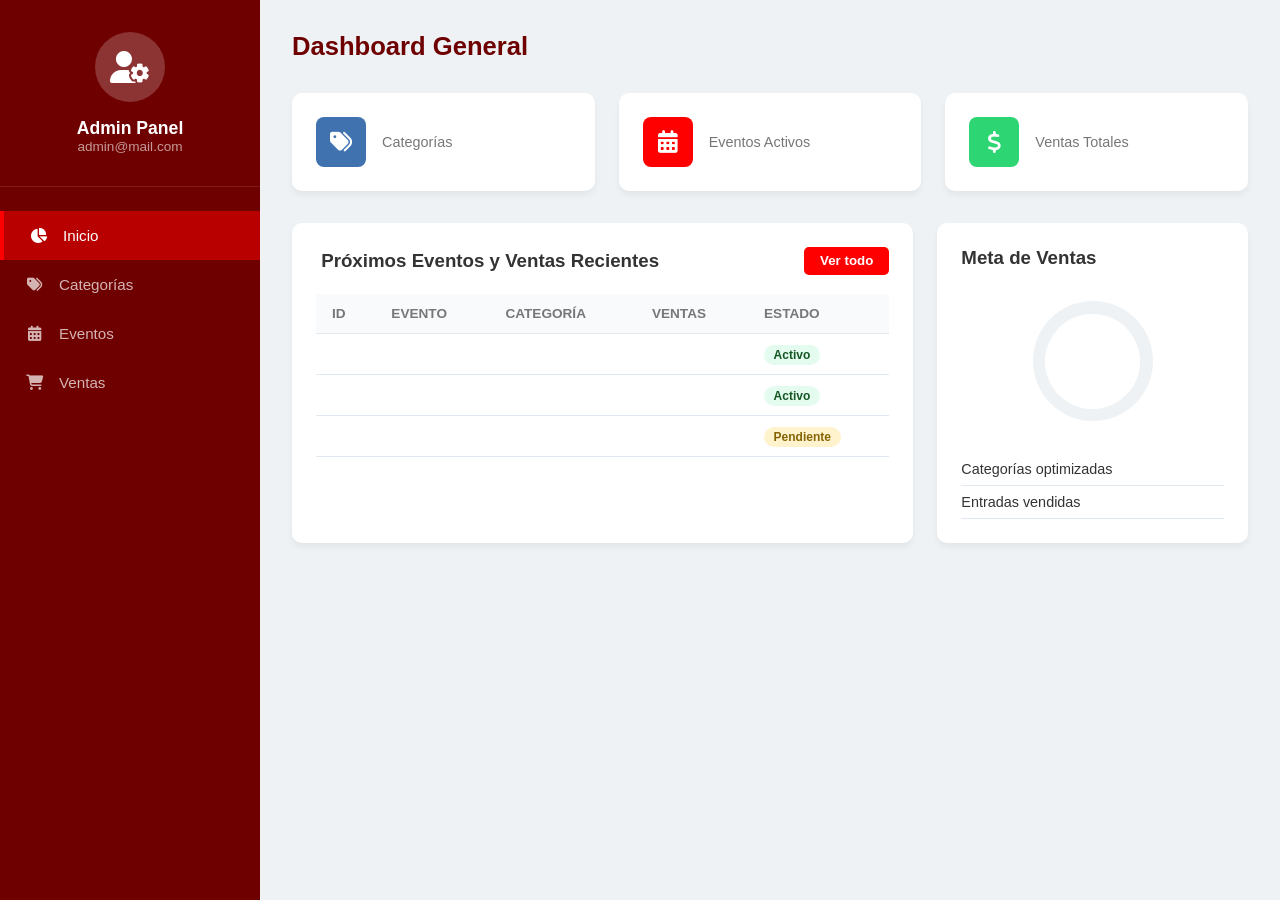
==== admin.html @ 4e1ce8f3 "Segundo Commit" ====
<!DOCTYPE html>
<html lang="es">
<head>
    <meta charset="UTF-8">
    <meta name="viewport" content="width=device-width, initial-scale=1.0">
    <title>Dashboard de Administración</title>
    <link rel="stylesheet" href="CSS/admin.css">
    <link rel="stylesheet" href="https://cdnjs.cloudflare.com/ajax/libs/font-awesome/6.4.0/css/all.min.css">
</head>
<body>

    <div class="dashboard-container">
        
        <aside class="sidebar">
            <div class="profile-section">
                <div class="profile-avatar">
                    <i class="fa-solid fa-user-gear"></i>
                </div>
                <h3>Admin Panel</h3>
                <p> admin@mail.com</p>
            </div>
            
            <nav class="sidebar-menu">
                <ul>
                    <li class="active"><a href="#dashboard"><i class="fa-solid fa-chart-pie"></i> Inicio</a></li>
                    <li><a href="#categorias"><i class="fa-solid fa-tags"></i> Categorías</a></li>
                    <li><a href="#eventos"><i class="fa-solid fa-calendar-days"></i> Eventos</a></li>
                    <li><a href="#ventas"><i class="fa-solid fa-cart-shopping"></i> Ventas</a></li>
                </ul>
            </nav>
        </aside>

        <main class="main-content">
            
            <header class="main-header">
                <h2>Dashboard General</h2>
                <div class="menu-toggle"><i class="fa-solid fa-bars"></i></div>
            </header>

            <section class="metrics-grid">
                <div class="card metric-card">
                    <div class="metric-icon categories-icon"><i class="fa-solid fa-tags"></i></div>
                    <div class="metric-info">
                        <h3>Categorías</h3>
                        <p class="metric-value"></p>
                    </div>
                </div>
                <div class="card metric-card">
                    <div class="metric-icon events-icon"><i class="fa-solid fa-calendar-days"></i></div>
                    <div class="metric-info">
                        <h3>Eventos Activos</h3>
                        <p class="metric-value"></p>
                    </div>
                </div>
                <div class="card metric-card">
                    <div class="metric-icon sales-icon"><i class="fa-solid fa-dollar-sign"></i></div>
                    <div class="metric-info">
                        <h3>Ventas Totales</h3>
                        <p class="metric-value"></p>
                    </div>
                </div>
            </section>

            <section class="content-management">
                
                <div class="card data-table-card">
                    <div class="card-header">
                        <h3><i class="fa-solid fa-clock-history"></i> Próximos Eventos y Ventas Recientes</h3>
                        <button class="btn-action">Ver todo</button>
                    </div>
                    <div class="table-responsive">
                        <table>
                            <thead>
                                <tr>
                                    <th>ID</th>
                                    <th>Evento</th>
                                    <th>Categoría</th>
                                    <th>Ventas</th>
                                    <th>Estado</th>
                                </tr>
                            </thead>
                            <tbody>
                                <tr>
                                    <td></td>
                                    <td></td>
                                    <td></td>
                                    <td></td>
                                    <td><span class="status status-success">Activo</span></td>
                                </tr>
                                <tr>
                                    <td></td>
                                    <td></td>
                                    <td></td>
                                    <td></td>
                                    <td><span class="status status-success">Activo</span></td>
                                </tr>
                                <tr>
                                    <td></td>
                                    <td></td>
                                    <td></td>
                                    <td></td>
                                    <td><span class="status status-warning">Pendiente</span></td>
                                </tr>
                            </tbody>
                        </table>
                    </div>
                </div>

                <div class="card Summary-card">
                    <h3>Meta de Ventas</h3>
                    <div class="progress-circle-container">
                        <div class="progress-circle">
                            <span class="progress-value"></span>
                        </div>
                    </div>
                    <ul class="summary-list">
                        <li><span>Categorías optimizadas</span> <strong></strong></li>
                        <li><span>Entradas vendidas</span> <strong></strong></li>
                    </ul>
                </div>

            </section>

        </main>
    </div>

</body>
</html>
---- CSS/admin.css ----
* {
    margin: 0;
    padding: 0;
    box-sizing: border-box;
}

:root {
    --bg-main: #eef2f5;
    --sidebar-bg: #6f0000;
    --sidebar-text: #ffffff;
    --sidebar-hover: #b90000;
    --card-bg: #ffffff;
    --text-dark: #333333;
    --text-muted: #777777;
    --accent-orange: #ff0000;
    --accent-blue: #3f72af;
    --border-color: #e2e8f0;
}

body {
    background-color: var(--bg-main);
    color: var(--text-dark);
    font-family: 'Segoe UI', Tahoma, Geneva, Verdana, sans-serif;
}

.dashboard-container {
    display: grid;
    grid-template-columns: 260px 1fr;
    min-height: 100vh;
}


.sidebar {
    background-color: var(--sidebar-bg);
    color: var(--sidebar-text);
    display: flex;
    flex-direction: column;
    padding: 2rem 0;
}

.profile-section {
    text-align: center;
    padding-bottom: 2rem;
    border-bottom: 1px solid rgba(255, 255, 255, 0.1);
    margin-bottom: 1.5rem;
}

.profile-avatar {
    width: 70px;
    height: 70px;
    background-color: rgba(255, 255, 255, 0.2);
    border-radius: 50%;
    margin: 0 auto 1rem;
    display: flex;
    align-items: center;
    justify-content: center;
    font-size: 2rem;
}

.profile-section h3 {
    font-size: 1.1rem;
    font-weight: 600;
}

.profile-section p {
    font-size: 0.85rem;
    color: rgba(255, 255, 255, 0.6);
}

.sidebar-menu ul {
    list-style: none;
}

.sidebar-menu li a {
    display: flex;
    align-items: center;
    padding: 1rem 1.5rem;
    color: rgba(255, 255, 255, 0.7);
    text-decoration: none;
    transition: all 0.3s ease;
    font-size: 0.95rem;
}

.sidebar-menu li i {
    margin-right: 15px;
    width: 20px;
    text-align: center;
}

.sidebar-menu li:hover a, 
.sidebar-menu li.active a {
    color: var(--sidebar-text);
    background-color: var(--sidebar-hover);
    border-left: 4px solid var(--accent-orange);
}

.main-content {
    padding: 2rem;
    display: flex;
    flex-direction: column;
    gap: 2rem;
}

.main-header {
    display: flex;
    justify-content: space-between;
    align-items: center;
}

.main-header h2 {
    font-size: 1.6rem;
    color: var(--sidebar-bg);
}

.menu-toggle {
    display: none; 
    font-size: 1.5rem;
    cursor: pointer;
}


.card {
    background-color: var(--card-bg);
    border-radius: 10px;
    padding: 1.5rem;
    box-shadow: 0 4px 6px rgba(0, 0, 0, 0.05);
}


.metrics-grid {
    display: grid;
    grid-template-columns: repeat(auto-fit, minmax(220px, 1fr));
    gap: 1.5rem;
}

.metric-card {
    display: flex;
    align-items: center;
    gap: 1rem;
}

.metric-icon {
    width: 50px;
    height: 50px;
    border-radius: 8px;
    display: flex;
    align-items: center;
    justify-content: center;
    font-size: 1.4rem;
    color: #fff;
}

.categories-icon { background-color: var(--accent-blue); }
.events-icon { background-color: var(--accent-orange); }
.sales-icon { background-color: #2ed573; }

.metric-info h3 {
    font-size: 0.9rem;
    color: var(--text-muted);
    font-weight: 500;
}

.metric-value {
    font-size: 1.5rem;
    font-weight: 700;
    color: var(--sidebar-bg);
}


.content-management {
    display: grid;
    grid-template-columns: 2fr 1fr;
    gap: 1.5rem;
}

.card-header {
    display: flex;
    justify-content: space-between;
    align-items: center;
    margin-bottom: 1.2rem;
}

.btn-action {
    background-color: #fe0000;
    color: white;
    border: none;
    padding: 0.4rem 1rem;
    border-radius: 5px;
    cursor: pointer;
    font-weight: 600;
    transition: background-color 0.3s ease;
}

.btn-action:hover {
    background-color: #b00000;
}

.table-responsive {
    overflow-x: auto;
}

table {
    width: 100%;
    border-collapse: collapse;
    text-align: left;
}

table th, table td {
    padding: 0.75rem 1rem;
    border-bottom: 1px solid var(--border-color);
}

table th {
    background-color: #f8fafc;
    color: var(--text-muted);
    font-size: 0.85rem;
    text-transform: uppercase;
}

table td {
    font-size: 0.9rem;
}

.status {
    padding: 0.2rem 0.6rem;
    border-radius: 20px;
    font-size: 0.75rem;
    font-weight: 600;
}

.status-success { background-color: #e3fcef; color: #155724; }
.status-warning { background-color: #fff3cd; color: #856404; }

.progress-circle-container {
    display: flex;
    justify-content: center;
    margin: 2rem 0;
}

.progress-circle {
    width: 120px;
    height: 120px;
    border-radius: 50%;
    background: conic-gradient(var(--accent-orange) 0%, var(--bg-main) 0);
    display: flex;
    align-items: center;
    justify-content: center;
    position: relative;
}

.progress-circle::before {
    content: "";
    position: absolute;
    width: 95px;
    height: 95px;
    background-color: var(--card-bg);
    border-radius: 50%;
}

.progress-value {
    position: relative;
    font-size: 1.5rem;
    font-weight: 700;
    color: var(--sidebar-bg);
}

.summary-list {
    list-style: none;
}

.summary-list li {
    display: flex;
    justify-content: space-between;
    padding: 0.5rem 0;
    border-bottom: 1px solid var(--border-color);
    font-size: 0.9rem;
}

@media (max-width: 900px) {
    .dashboard-container {
        grid-template-columns: 1fr;
    }
    .sidebar {
        display: none;
    }
    .content-management {
        grid-template-columns: 1fr;
    }
}
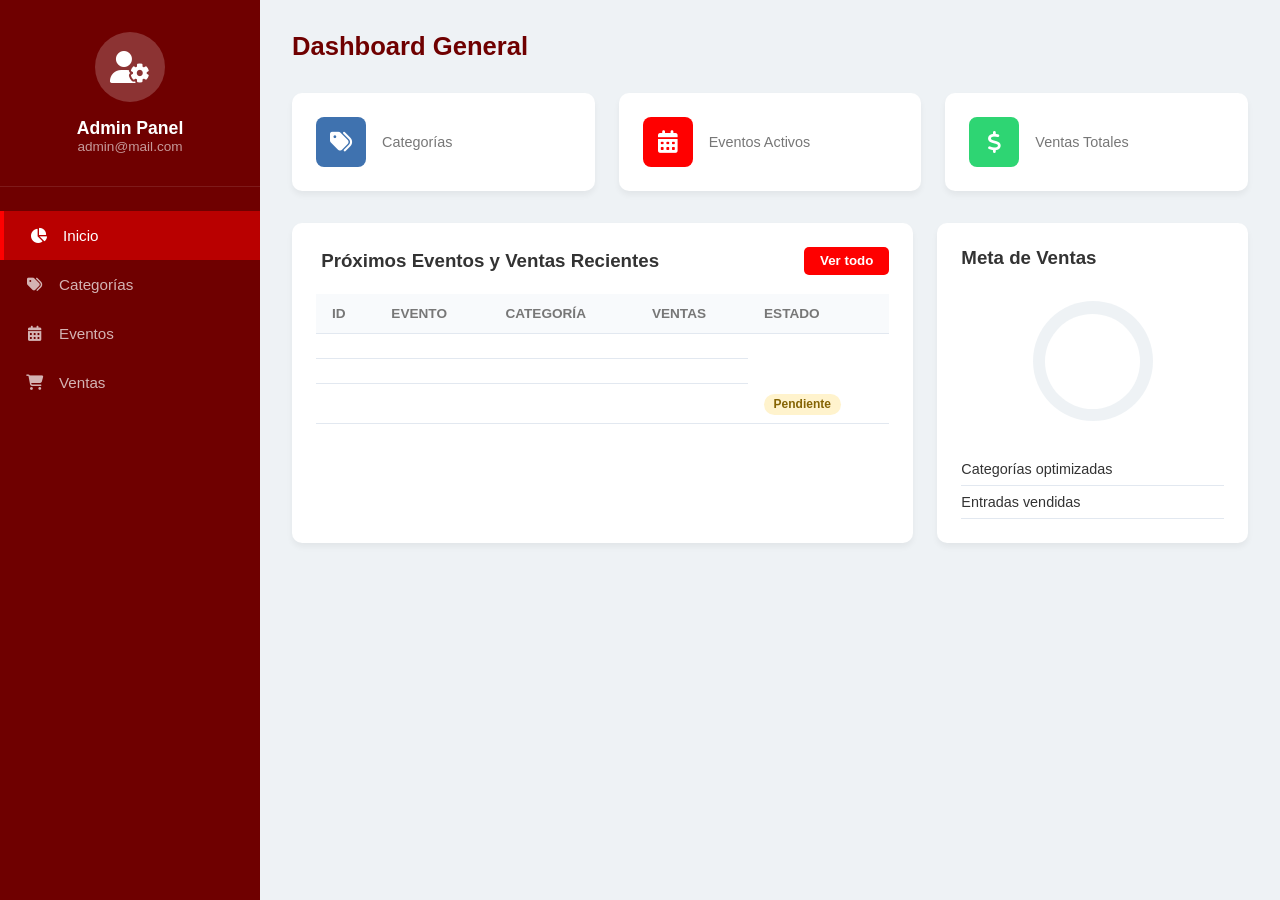
==== commit ee20578c: "Tercer commit" ====
--- a/admin.html
+++ b/admin.html
@@ -22,10 +22,10 @@
             
             <nav class="sidebar-menu">
                 <ul>
-                    <li class="active"><a href="#dashboard"><i class="fa-solid fa-chart-pie"></i> Inicio</a></li>
-                    <li><a href="#categorias"><i class="fa-solid fa-tags"></i> Categorías</a></li>
-                    <li><a href="#eventos"><i class="fa-solid fa-calendar-days"></i> Eventos</a></li>
-                    <li><a href="#ventas"><i class="fa-solid fa-cart-shopping"></i> Ventas</a></li>
+                    <li class="active"><a href="admin.html"><i class="fa-solid fa-chart-pie"></i> Inicio</a></li>
+                    <li><a href="views/categorias.html"><i class="fa-solid fa-tags"></i> Categorías</a></li>
+                    <li><a href="views/eventos.html"><i class="fa-solid fa-calendar-days"></i> Eventos</a></li>
+                    <li><a href="views/ventas.html"><i class="fa-solid fa-cart-shopping"></i> Ventas</a></li>
                 </ul>
             </nav>
         </aside>
@@ -85,14 +85,14 @@
                                     <td></td>
                                     <td></td>
                                     <td></td>
-                                    <td><span class="status status-success">Activo</span></td>
+                                    
                                 </tr>
                                 <tr>
                                     <td></td>
                                     <td></td>
                                     <td></td>
                                     <td></td>
-                                    <td><span class="status status-success">Activo</span></td>
+                                    
                                 </tr>
                                 <tr>
                                     <td></td>
@@ -124,5 +124,6 @@
         </main>
     </div>
 
+    <script src="JS/admin.js"></script>
 </body>
 </html>
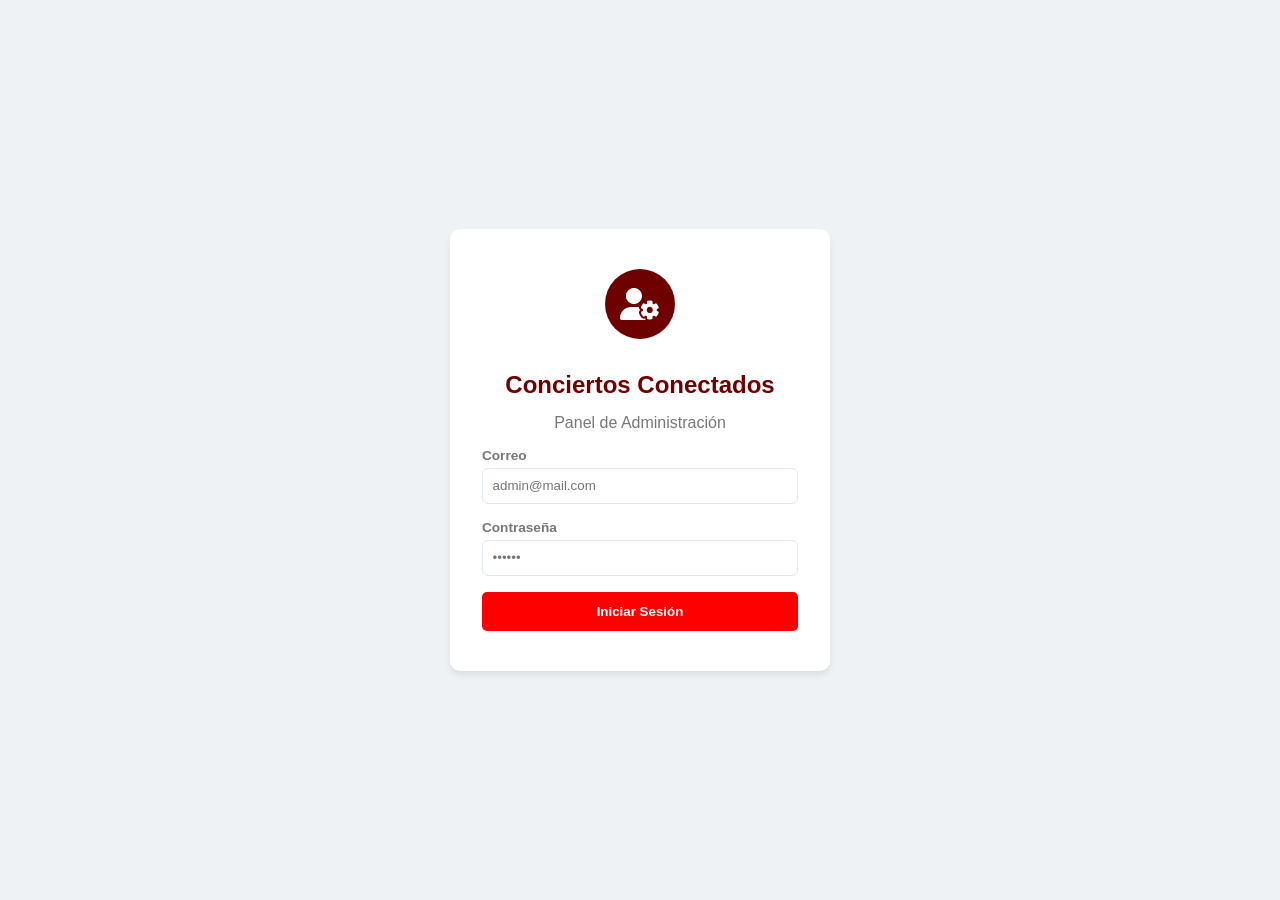
==== commit 8ff3049f: "Cuarto commit" ====
--- a/admin.html
+++ b/admin.html
@@ -3,127 +3,218 @@
 <head>
     <meta charset="UTF-8">
     <meta name="viewport" content="width=device-width, initial-scale=1.0">
-    <title>Dashboard de Administración</title>
+    <title>Conciertos Conectados - Panel de Administración</title>
     <link rel="stylesheet" href="CSS/admin.css">
     <link rel="stylesheet" href="https://cdnjs.cloudflare.com/ajax/libs/font-awesome/6.4.0/css/all.min.css">
 </head>
 <body>
 
     <div class="dashboard-container">
-        
+
         <aside class="sidebar">
             <div class="profile-section">
-                <div class="profile-avatar">
-                    <i class="fa-solid fa-user-gear"></i>
-                </div>
+                <div class="profile-avatar"><i class="fa-solid fa-user-gear"></i></div>
                 <h3>Admin Panel</h3>
-                <p> admin@mail.com</p>
-            </div>
-            
+                <p>admin@mail.com</p>
+            </div>
+
             <nav class="sidebar-menu">
                 <ul>
-                    <li class="active"><a href="admin.html"><i class="fa-solid fa-chart-pie"></i> Inicio</a></li>
-                    <li><a href="views/categorias.html"><i class="fa-solid fa-tags"></i> Categorías</a></li>
-                    <li><a href="views/eventos.html"><i class="fa-solid fa-calendar-days"></i> Eventos</a></li>
-                    <li><a href="views/ventas.html"><i class="fa-solid fa-cart-shopping"></i> Ventas</a></li>
+                    <li class="menu-item active" data-target="inicio">
+                        <a href="#inicio"><i class="fa-solid fa-chart-pie"></i> Inicio</a>
+                    </li>
+                    <li class="menu-item" data-target="categorias">
+                        <a href="#categorias"><i class="fa-solid fa-tags"></i> Categorías</a>
+                    </li>
+                    <li class="menu-item" data-target="eventos">
+                        <a href="#eventos"><i class="fa-solid fa-calendar-days"></i> Eventos</a>
+                    </li>
+                    <li class="menu-item" data-target="ventas">
+                        <a href="#ventas"><i class="fa-solid fa-cart-shopping"></i> Ventas</a>
+                    </li>
                 </ul>
             </nav>
+
+            <button id="btn-reiniciar-datos" class="btn-reset-datos" title="Restaura los datos de ejemplo y borra el localStorage">
+                <i class="fa-solid fa-rotate-left"></i> Reiniciar datos
+            </button>
+            <button id="btn-logout" class="btn-reset-datos" style="margin-top:0.6rem;">
+                <i class="fa-solid fa-right-from-bracket"></i> Cerrar sesión
+            </button>
         </aside>
 
         <main class="main-content">
-            
+
             <header class="main-header">
-                <h2>Dashboard General</h2>
-                <div class="menu-toggle"><i class="fa-solid fa-bars"></i></div>
+                <h2 id="page-title">Dashboard General</h2>
+                <div class="menu-toggle" id="menu-toggle"><i class="fa-solid fa-bars"></i></div>
             </header>
 
-            <section class="metrics-grid">
-                <div class="card metric-card">
-                    <div class="metric-icon categories-icon"><i class="fa-solid fa-tags"></i></div>
-                    <div class="metric-info">
-                        <h3>Categorías</h3>
-                        <p class="metric-value"></p>
-                    </div>
-                </div>
-                <div class="card metric-card">
-                    <div class="metric-icon events-icon"><i class="fa-solid fa-calendar-days"></i></div>
-                    <div class="metric-info">
-                        <h3>Eventos Activos</h3>
-                        <p class="metric-value"></p>
-                    </div>
-                </div>
-                <div class="card metric-card">
-                    <div class="metric-icon sales-icon"><i class="fa-solid fa-dollar-sign"></i></div>
-                    <div class="metric-info">
-                        <h3>Ventas Totales</h3>
-                        <p class="metric-value"></p>
-                    </div>
-                </div>
-            </section>
-
-            <section class="content-management">
-                
-                <div class="card data-table-card">
-                    <div class="card-header">
-                        <h3><i class="fa-solid fa-clock-history"></i> Próximos Eventos y Ventas Recientes</h3>
-                        <button class="btn-action">Ver todo</button>
-                    </div>
-                    <div class="table-responsive">
-                        <table>
-                            <thead>
-                                <tr>
-                                    <th>ID</th>
-                                    <th>Evento</th>
-                                    <th>Categoría</th>
-                                    <th>Ventas</th>
-                                    <th>Estado</th>
-                                </tr>
-                            </thead>
-                            <tbody>
-                                <tr>
-                                    <td></td>
-                                    <td></td>
-                                    <td></td>
-                                    <td></td>
-                                    
-                                </tr>
-                                <tr>
-                                    <td></td>
-                                    <td></td>
-                                    <td></td>
-                                    <td></td>
-                                    
-                                </tr>
-                                <tr>
-                                    <td></td>
-                                    <td></td>
-                                    <td></td>
-                                    <td></td>
-                                    <td><span class="status status-warning">Pendiente</span></td>
-                                </tr>
-                            </tbody>
-                        </table>
-                    </div>
-                </div>
-
-                <div class="card Summary-card">
-                    <h3>Meta de Ventas</h3>
-                    <div class="progress-circle-container">
-                        <div class="progress-circle">
-                            <span class="progress-value"></span>
+            <div id="section-inicio" class="dashboard-section active-section">
+                <section class="metrics-grid">
+                    <div class="card metric-card">
+                        <div class="metric-icon categories-icon"><i class="fa-solid fa-tags"></i></div>
+                        <div class="metric-info"><h3>Categorías</h3><p class="metric-value" id="metric-categorias">0</p></div>
+                    </div>
+                    <div class="card metric-card">
+                        <div class="metric-icon events-icon"><i class="fa-solid fa-calendar-days"></i></div>
+                        <div class="metric-info"><h3>Eventos Activos</h3><p class="metric-value" id="metric-eventos">0</p></div>
+                    </div>
+                    <div class="card metric-card">
+                        <div class="metric-icon sales-icon"><i class="fa-solid fa-dollar-sign"></i></div>
+                        <div class="metric-info"><h3>Ventas Totales</h3><p class="metric-value" id="metric-ventas">$0</p></div>
+                    </div>
+                </section>
+
+                <section class="content-management">
+                    <div class="card data-table-card">
+                        <div class="card-header"><h3><i class="fa-solid fa-cart-shopping"></i> Ventas Recientes</h3></div>
+                        <div class="table-responsive">
+                            <table id="table-recientes">
+                                <thead><tr><th>ID Venta</th><th>Cliente</th><th>Ciudad</th><th>Total</th><th>Fecha</th></tr></thead>
+                                <tbody></tbody>
+                            </table>
                         </div>
                     </div>
-                    <ul class="summary-list">
-                        <li><span>Categorías optimizadas</span> <strong></strong></li>
-                        <li><span>Entradas vendidas</span> <strong></strong></li>
-                    </ul>
-                </div>
-
-            </section>
+                    <div class="card Summary-card">
+                        <h3>Meta de Ventas</h3>
+                        <div class="progress-circle-container">
+                            <div class="progress-circle" id="progress-circle-bar"><span class="progress-value" id="progress-text">0%</span></div>
+                        </div>
+                        <ul class="summary-list">
+                            <li><span>Progreso Recaudado</span> <strong id="summary-recaudado">$0</strong></li>
+                            <li><span>Meta del Sistema</span> <strong id="summary-meta">$0</strong></li>
+                        </ul>
+                    </div>
+                </section>
+
+                <section class="content-management">
+                    <div class="card data-table-card">
+                        <div class="card-header"><h3><i class="fa-solid fa-calendar-days"></i> Eventos Recientes</h3></div>
+                        <div class="table-responsive">
+                            <table id="table-eventos-recientes">
+                                <thead><tr><th>Evento</th><th>Categoría</th><th>Ciudad</th><th>Fecha</th><th>Precio</th></tr></thead>
+                                <tbody></tbody>
+                            </table>
+                        </div>
+                    </div>
+                    <div class="card data-table-card">
+                        <div class="card-header"><h3><i class="fa-solid fa-tags"></i> Categorías</h3></div>
+                        <div id="container-categorias-inicio" class="grid-categorias-mini"></div>
+                    </div>
+                </section>
+            </div>
+
+            <div id="section-categorias" class="dashboard-section visual-hidden">
+                <div class="section-header-actions">
+                    <h3>Lista General de Categorías</h3>
+                    <button class="btn-action" id="btn-add-categoria"><i class="fa-solid fa-plus"></i> Agregar Categoría</button>
+                </div>
+                <div id="container-categorias" class="grid-categorias"></div>
+            </div>
+
+            <div id="section-eventos" class="dashboard-section visual-hidden">
+                <div class="split-layout">
+                    <div class="card">
+                        <h3 id="form-eventos-titulo"><i class="fa-solid fa-calendar-plus"></i> Registrar Nuevo Evento</h3>
+                        <form id="form-eventos" class="admin-form">
+                            <input type="hidden" id="ev-id">
+                            <div class="form-group">
+                                <label for="ev-codigo">Código</label>
+                                <input type="text" id="ev-codigo" required placeholder="Ej: EVT-005">
+                            </div>
+                            <div class="form-group">
+                                <label for="ev-nombre">Nombre del Evento</label>
+                                <input type="text" id="ev-nombre" required placeholder="Ej: Concierto de Rock">
+                            </div>
+                            <div class="form-group">
+                                <label for="ev-categoria">Categoría</label>
+                                <select id="ev-categoria" required></select>
+                            </div>
+                            <div class="form-group">
+                                <label for="ev-precio">Precio Ticket ($)</label>
+                                <input type="number" id="ev-precio" min="0" required placeholder="0">
+                            </div>
+                            <div class="form-group">
+                                <label for="ev-fecha">Fecha</label>
+                                <input type="date" id="ev-fecha" required>
+                            </div>
+                            <div class="form-group">
+                                <label for="ev-hora">Hora</label>
+                                <input type="time" id="ev-hora" required>
+                            </div>
+                            <div class="form-group">
+                                <label for="ev-ciudad">Ciudad</label>
+                                <select id="ev-ciudad" required>
+                                    <option value="" disabled selected>Seleccione ciudad</option>
+                                    <option value="Barranquilla">Barranquilla</option>
+                                    <option value="Bogotá">Bogotá</option>
+                                    <option value="Bucaramanga">Bucaramanga</option>
+                                    <option value="Medellín">Medellín</option>
+                                    <option value="Cucuta">Cucuta</option>
+                                    <option value="Cali">Cali</option>
+                                    <option value="Cartagena">Cartagena</option>
+                                    <option value="Pereira">Pereira</option>
+                                    <option value="Santa Marta">Santa Marta</option>
+                                    <option value="Villavicencio">Villavicencio</option>
+
+                                </select>
+                            </div>
+                            <div class="form-group">
+                                <label for="ev-imagen">Imagen</label>
+                                <input type="file" id="ev-imagen">
+                            </div>
+                            <div class="form-group">
+                                <label for="ev-descripcion">Descripción</label>
+                                <textarea id="ev-descripcion" rows="3" required placeholder="Breve descripción del evento"></textarea>
+                            </div>
+                            <button type="submit" class="btn-action btn-full" id="btn-guardar-evento">Guardar Evento</button>
+                            <button type="button" class="btn-secundario btn-full" id="btn-cancelar-edicion-evento" style="display:none;">Cancelar edición</button>
+                        </form>
+                    </div>
+                    <div class="card">
+                        <h3>Eventos Registrados</h3>
+                        <div id="container-eventos-lista" class="scrollable-list"></div>
+                    </div>
+                </div>
+            </div>
+
+            <div id="section-ventas" class="dashboard-section visual-hidden">
+                <div class="section-header-actions">
+                    <h3>Registro de Historial de Ventas</h3>
+                </div>
+                <div class="table-responsive card">
+                    <table id="table-ventas-completa">
+                        <thead><tr><th>ID Venta</th><th>Fecha</th><th>Ciudad</th><th>Cliente</th><th>Total</th><th></th></tr></thead>
+                        <tbody></tbody>
+                    </table>
+                </div>
+            </div>
 
         </main>
     </div>
 
+    <app-modal id="modal-categoria" titulo="Agregar Categoría">
+        <form id="form-categoria" class="admin-form">
+            <input type="hidden" id="cat-id">
+            <div class="form-group">
+                <label for="cat-nombre">Nombre</label>
+                <input type="text" id="cat-nombre" required placeholder="Ej: Música">
+            </div>
+            <div class="form-group">
+                <label for="cat-descripcion">Descripción</label>
+                <textarea id="cat-descripcion" rows="3" required placeholder="Breve descripción de la categoría"></textarea>
+            </div>
+            <button type="submit" class="btn-action btn-full">Guardar Categoría</button>
+        </form>
+    </app-modal>
+
+    <app-modal id="modal-detalle-venta" titulo="Detalle del Pedido">
+        <div id="detalle-venta-contenido"></div>
+    </app-modal>
+
+    <script src="JS/store.js"></script>
+    <script src="JS/components.js"></script>
     <script src="JS/admin.js"></script>
 </body>
-</html>+</html>
--- a/CSS/admin.css
+++ b/CSS/admin.css
@@ -15,6 +15,8 @@
     --accent-orange: #ff0000;
     --accent-blue: #3f72af;
     --border-color: #e2e8f0;
+    --success-green: #2ed573;
+    --danger-red: #ff4d4d;
 }
 
 body {
@@ -28,7 +30,6 @@
     grid-template-columns: 260px 1fr;
     min-height: 100vh;
 }
-
 
 .sidebar {
     background-color: var(--sidebar-bg);
@@ -57,21 +58,13 @@
     font-size: 2rem;
 }
 
-.profile-section h3 {
-    font-size: 1.1rem;
-    font-weight: 600;
-}
-
-.profile-section p {
-    font-size: 0.85rem;
-    color: rgba(255, 255, 255, 0.6);
-}
-
-.sidebar-menu ul {
-    list-style: none;
-}
-
-.sidebar-menu li a {
+.profile-section h3 { font-size: 1.1rem; font-weight: 600; }
+.profile-section p { font-size: 0.85rem; color: rgba(255, 255, 255, 0.6); }
+
+.sidebar-menu ul { list-style: none; }
+.sidebar-menu .menu-item { cursor: pointer; }
+
+.sidebar-menu .menu-item a {
     display: flex;
     align-items: center;
     padding: 1rem 1.5rem;
@@ -79,15 +72,12 @@
     text-decoration: none;
     transition: all 0.3s ease;
     font-size: 0.95rem;
-}
-
-.sidebar-menu li i {
-    margin-right: 15px;
-    width: 20px;
-    text-align: center;
-}
-
-.sidebar-menu li:hover a, 
+    pointer-events: none;
+}
+
+.sidebar-menu li i { margin-right: 15px; width: 20px; text-align: center; }
+
+.sidebar-menu li:hover a,
 .sidebar-menu li.active a {
     color: var(--sidebar-text);
     background-color: var(--sidebar-hover);
@@ -101,23 +91,9 @@
     gap: 2rem;
 }
 
-.main-header {
-    display: flex;
-    justify-content: space-between;
-    align-items: center;
-}
-
-.main-header h2 {
-    font-size: 1.6rem;
-    color: var(--sidebar-bg);
-}
-
-.menu-toggle {
-    display: none; 
-    font-size: 1.5rem;
-    cursor: pointer;
-}
-
+.main-header { display: flex; justify-content: space-between; align-items: center; }
+.main-header h2 { font-size: 1.6rem; color: var(--sidebar-bg); }
+.menu-toggle { display: none; font-size: 1.5rem; cursor: pointer; }
 
 .card {
     background-color: var(--card-bg);
@@ -126,164 +102,185 @@
     box-shadow: 0 4px 6px rgba(0, 0, 0, 0.05);
 }
 
-
 .metrics-grid {
     display: grid;
     grid-template-columns: repeat(auto-fit, minmax(220px, 1fr));
     gap: 1.5rem;
 }
 
-.metric-card {
-    display: flex;
-    align-items: center;
-    gap: 1rem;
-}
+.metric-card { display: flex; align-items: center; gap: 1rem; }
 
 .metric-icon {
-    width: 50px;
-    height: 50px;
-    border-radius: 8px;
-    display: flex;
-    align-items: center;
-    justify-content: center;
-    font-size: 1.4rem;
-    color: #fff;
+    width: 50px; height: 50px; border-radius: 8px;
+    display: flex; align-items: center; justify-content: center;
+    font-size: 1.4rem; color: #fff;
 }
 
 .categories-icon { background-color: var(--accent-blue); }
 .events-icon { background-color: var(--accent-orange); }
-.sales-icon { background-color: #2ed573; }
-
-.metric-info h3 {
-    font-size: 0.9rem;
-    color: var(--text-muted);
-    font-weight: 500;
-}
-
-.metric-value {
-    font-size: 1.5rem;
-    font-weight: 700;
-    color: var(--sidebar-bg);
-}
-
-
-.content-management {
-    display: grid;
-    grid-template-columns: 2fr 1fr;
-    gap: 1.5rem;
-}
-
-.card-header {
-    display: flex;
-    justify-content: space-between;
-    align-items: center;
-    margin-bottom: 1.2rem;
-}
+.sales-icon { background-color: var(--success-green); }
+
+.metric-info h3 { font-size: 0.9rem; color: var(--text-muted); font-weight: 500; }
+.metric-value { font-size: 1.5rem; font-weight: 700; color: var(--sidebar-bg); }
+
+.content-management { display: grid; grid-template-columns: 2fr 1fr; gap: 1.5rem; }
+
+.card-header { display: flex; justify-content: space-between; align-items: center; margin-bottom: 1.2rem; }
 
 .btn-action {
     background-color: #fe0000;
     color: white;
     border: none;
-    padding: 0.4rem 1rem;
+    padding: 0.5rem 1.2rem;
     border-radius: 5px;
     cursor: pointer;
     font-weight: 600;
     transition: background-color 0.3s ease;
 }
-
-.btn-action:hover {
-    background-color: #b00000;
-}
-
-.table-responsive {
-    overflow-x: auto;
-}
-
-table {
-    width: 100%;
-    border-collapse: collapse;
-    text-align: left;
-}
-
-table th, table td {
-    padding: 0.75rem 1rem;
-    border-bottom: 1px solid var(--border-color);
-}
-
-table th {
-    background-color: #f8fafc;
+.btn-action:hover { background-color: #b00000; }
+
+.btn-secundario {
+    background-color: #eef2f5;
+    color: var(--text-dark);
+    border: 1px solid var(--border-color);
+    padding: 0.5rem 1.2rem;
+    border-radius: 5px;
+    cursor: pointer;
+    font-weight: 600;
+    margin-top: 0.5rem;
+}
+.btn-secundario:hover { background-color: #dfe6ea; }
+
+.btn-icon {
+    background: none;
+    border: none;
+    cursor: pointer;
+    font-size: 0.95rem;
+    padding: 6px 8px;
+    border-radius: 5px;
     color: var(--text-muted);
-    font-size: 0.85rem;
-    text-transform: uppercase;
-}
-
-table td {
-    font-size: 0.9rem;
-}
-
-.status {
-    padding: 0.2rem 0.6rem;
-    border-radius: 20px;
-    font-size: 0.75rem;
-    font-weight: 600;
-}
-
-.status-success { background-color: #e3fcef; color: #155724; }
-.status-warning { background-color: #fff3cd; color: #856404; }
-
-.progress-circle-container {
-    display: flex;
-    justify-content: center;
-    margin: 2rem 0;
-}
+}
+.btn-icon:hover { background: #eef2f5; }
+.btn-edit-cat:hover, .btn-edit-ev:hover { color: var(--accent-blue); }
+.btn-delete-cat:hover, .btn-delete-ev:hover { color: var(--danger-red); }
+
+.table-responsive { overflow-x: auto; }
+
+table { width: 100%; border-collapse: collapse; text-align: left; }
+table th, table td { padding: 0.75rem 1rem; border-bottom: 1px solid var(--border-color); }
+table th { background-color: #f8fafc; color: var(--text-muted); font-size: 0.85rem; text-transform: uppercase; }
+table td { font-size: 0.9rem; }
+
+.progress-circle-container { display: flex; justify-content: center; margin: 2rem 0; }
 
 .progress-circle {
-    width: 120px;
-    height: 120px;
-    border-radius: 50%;
+    width: 120px; height: 120px; border-radius: 50%;
     background: conic-gradient(var(--accent-orange) 0%, var(--bg-main) 0);
-    display: flex;
-    align-items: center;
-    justify-content: center;
-    position: relative;
-}
-
+    display: flex; align-items: center; justify-content: center; position: relative;
+}
 .progress-circle::before {
-    content: "";
-    position: absolute;
-    width: 95px;
-    height: 95px;
-    background-color: var(--card-bg);
-    border-radius: 50%;
-}
-
-.progress-value {
-    position: relative;
-    font-size: 1.5rem;
-    font-weight: 700;
-    color: var(--sidebar-bg);
-}
-
-.summary-list {
-    list-style: none;
-}
-
+    content: ""; position: absolute; width: 95px; height: 95px;
+    background-color: var(--card-bg); border-radius: 50%;
+}
+.progress-value { position: relative; font-size: 1.5rem; font-weight: 700; color: var(--sidebar-bg); }
+
+.summary-list { list-style: none; }
 .summary-list li {
-    display: flex;
-    justify-content: space-between;
-    padding: 0.5rem 0;
-    border-bottom: 1px solid var(--border-color);
-    font-size: 0.9rem;
-}
+    display: flex; justify-content: space-between; padding: 0.5rem 0;
+    border-bottom: 1px solid var(--border-color); font-size: 0.9rem;
+}
+
+.badge-cat { background: #e2e8f0; padding: 3px 8px; border-radius: 12px; font-size: 0.75rem; }
+
+/* --- COMPONENTES DE VISTAS --- */
+.section-header-actions {
+    display: flex; justify-content: space-between; align-items: center;
+    margin-bottom: 1.5rem; background: var(--card-bg); padding: 1rem;
+    border-radius: 10px; box-shadow: 0 4px 6px rgba(0,0,0,0.05);
+}
+
+.grid-categorias { display: grid; grid-template-columns: repeat(auto-fill, minmax(260px, 1fr)); gap: 1.2rem; }
+
+.card-categoria-dinamica {
+    display: flex; justify-content: space-between; align-items: flex-start;
+    border-left: 4px solid var(--accent-blue); gap: 0.8rem;
+}
+
+.categoria-descripcion { font-size: 0.8rem; color: var(--text-muted); margin-top: 4px; }
+.categoria-acciones { display: flex; flex-direction: column; gap: 2px; }
+
+.split-layout { display: grid; grid-template-columns: 1fr 1.2fr; gap: 1.5rem; }
+.admin-form { display: flex; flex-direction: column; gap: 1rem; margin-top: 1rem; }
+.form-group { display: flex; flex-direction: column; gap: 5px; }
+.form-group label { font-size: 0.85rem; font-weight: 600; color: var(--text-muted); }
+.form-group input, .form-group select, .form-group textarea {
+    padding: 0.6rem; border: 1px solid var(--border-color); border-radius: 6px; font-family: inherit;
+}
+.btn-full { width: 100%; padding: 0.75rem; }
+
+.scrollable-list { display: flex; flex-direction: column; gap: 10px; margin-top: 1rem; max-height: 480px; overflow-y: auto; }
+
+.evento-fila-dinamica {
+    display: flex; gap: 12px; background: #f8fafc; padding: 10px; border-radius: 8px;
+    border: 1px solid var(--border-color); align-items: center;
+}
+.evento-fila-dinamica img { width: 55px; height: 45px; object-fit: cover; border-radius: 4px; }
+.evento-info-texto { flex: 1; }
+.evento-info-texto h4 { margin: 0; font-size: 0.9rem; display: flex; align-items: center; gap: 6px; }
+.evento-info-texto p { margin: 0; font-size: 0.75rem; color: var(--text-muted); }
+.evento-info-texto strong { color: #24b35b; font-size: 0.85rem; }
+
+.tabla-detalle-venta { width: 100%; margin-top: 0.6rem; border-collapse: collapse; }
+.tabla-detalle-venta th, .tabla-detalle-venta td { padding: 0.5rem; border-bottom: 1px solid var(--border-color); font-size: 0.85rem; }
 
 @media (max-width: 900px) {
-    .dashboard-container {
-        grid-template-columns: 1fr;
+    .dashboard-container { grid-template-columns: 1fr; }
+    .sidebar { display: none; }
+    .content-management, .split-layout { grid-template-columns: 1fr; }
+}
+
+/* --- VISIBILIDAD DE SECCIONES --- */
+.visual-hidden { display: none !important; }
+.active-section { display: flex; flex-direction: column; gap: 2rem; }
+
+/* --- PÁGINA DE LOGIN --- */
+.login-page {
+    min-height: 100vh; display: flex; align-items: center; justify-content: center;
+    background-color: var(--bg-main); padding: 1rem;
+}
+.login-card {
+    background-color: var(--card-bg); border-radius: 10px; padding: 2.5rem 2rem;
+    width: 100%; max-width: 380px; box-shadow: 0 4px 6px rgba(0, 0, 0, 0.08);
+    display: flex; flex-direction: column; gap: 1rem;
+}
+.login-card .profile-avatar {
+    width: 70px; height: 70px; background-color: var(--sidebar-bg); color: #fff;
+    border-radius: 50%; display: flex; align-items: center; justify-content: center; font-size: 2rem;
+}
+.login-card h2 { text-align: center; color: var(--sidebar-bg); margin-bottom: 0.5rem; }
+.login-error { color: var(--danger-red); font-size: 0.85rem; text-align: center; }
+
+/* --- BOTÓN REINICIAR / LOGOUT --- */
+.btn-reset-datos {
+    margin: 0.4rem 1.5rem 0;
+    background: transparent; border: 1px solid rgba(255, 255, 255, 0.25); color: rgba(255, 255, 255, 0.75);
+    padding: 0.6rem 1rem; border-radius: 6px; cursor: pointer; font-size: 0.8rem; transition: all 0.3s ease;
+}
+.btn-reset-datos:hover { background-color: rgba(255, 255, 255, 0.1); color: #fff; }
+
+/* --- MINI CATEGORÍAS EN INICIO --- */
+.grid-categorias-mini { display: flex; flex-wrap: wrap; gap: 0.6rem; margin-top: 0.5rem; }
+.badge-cat-inicio {
+    background: #eef2f5; border: 1px solid var(--border-color); padding: 6px 12px;
+    border-radius: 20px; font-size: 0.8rem; color: var(--text-dark);
+}
+
+/* --- SIDEBAR MÓVIL --- */
+@media (max-width: 900px) {
+    .menu-toggle { display: block; }
+    .sidebar {
+        position: fixed; top: 0; left: 0; height: 100vh; width: 260px; z-index: 100;
+        transform: translateX(-100%); transition: transform 0.3s ease;
     }
-    .sidebar {
-        display: none;
-    }
-    .content-management {
-        grid-template-columns: 1fr;
-    }
-}+    .dashboard-container.sidebar-open .sidebar { display: flex; transform: translateX(0); }
+}
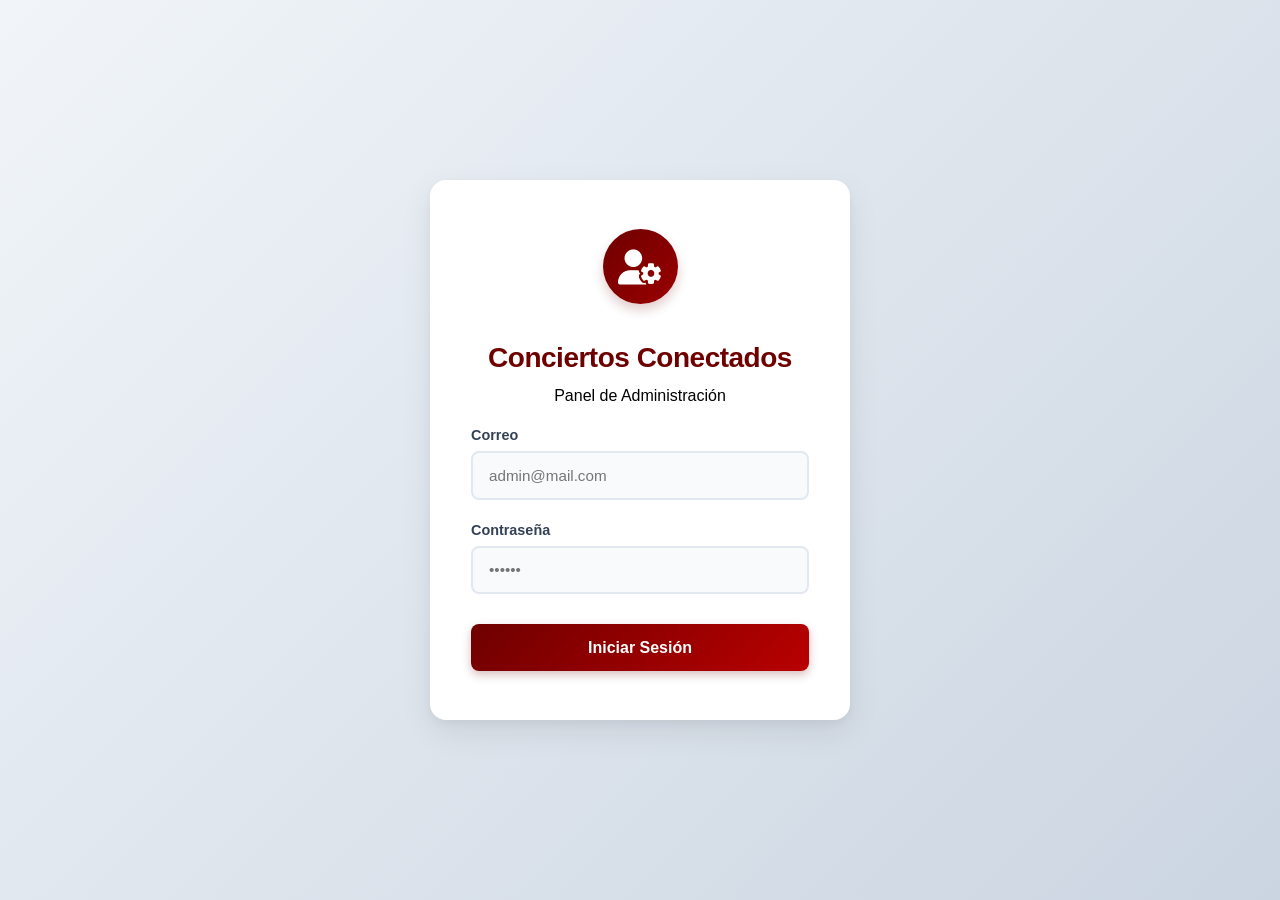
==== commit a23421cc: "Quinto commit" ====
--- a/admin.html
+++ b/admin.html
@@ -1,5 +1,6 @@
 <!DOCTYPE html>
 <html lang="es">
+
 <head>
     <meta charset="UTF-8">
     <meta name="viewport" content="width=device-width, initial-scale=1.0">
@@ -7,6 +8,7 @@
     <link rel="stylesheet" href="CSS/admin.css">
     <link rel="stylesheet" href="https://cdnjs.cloudflare.com/ajax/libs/font-awesome/6.4.0/css/all.min.css">
 </head>
+
 <body>
 
     <div class="dashboard-container">
@@ -35,146 +37,174 @@
                 </ul>
             </nav>
 
-            <button id="btn-reiniciar-datos" class="btn-reset-datos" title="Restaura los datos de ejemplo y borra el localStorage">
-                <i class="fa-solid fa-rotate-left"></i> Reiniciar datos
-            </button>
-            <button id="btn-logout" class="btn-reset-datos" style="margin-top:0.6rem;">
-                <i class="fa-solid fa-right-from-bracket"></i> Cerrar sesión
-            </button>
+            <button class="btn-reset-datos" id="btn-reset-datos"><i class="fa-solid fa-rotate"></i> Reiniciar
+                Datos</button>
+            <button class="btn-reset-datos" id="btn-logout" style="margin-top:0.5rem; background:#a30000;"><i
+                    class="fa-solid fa-right-from-bracket"></i> Cerrar Sesión</button>
         </aside>
 
         <main class="main-content">
-
             <header class="main-header">
-                <h2 id="page-title">Dashboard General</h2>
-                <div class="menu-toggle" id="menu-toggle"><i class="fa-solid fa-bars"></i></div>
+                <h1 id="page-title">Dashboard General</h1>
+                <div class="header-user">
+                    <span>Bienvenido, <strong>Administrador</strong></span>
+                </div>
             </header>
 
             <div id="section-inicio" class="dashboard-section active-section">
-                <section class="metrics-grid">
-                    <div class="card metric-card">
-                        <div class="metric-icon categories-icon"><i class="fa-solid fa-tags"></i></div>
-                        <div class="metric-info"><h3>Categorías</h3><p class="metric-value" id="metric-categorias">0</p></div>
-                    </div>
-                    <div class="card metric-card">
-                        <div class="metric-icon events-icon"><i class="fa-solid fa-calendar-days"></i></div>
-                        <div class="metric-info"><h3>Eventos Activos</h3><p class="metric-value" id="metric-eventos">0</p></div>
-                    </div>
-                    <div class="card metric-card">
-                        <div class="metric-icon sales-icon"><i class="fa-solid fa-dollar-sign"></i></div>
-                        <div class="metric-info"><h3>Ventas Totales</h3><p class="metric-value" id="metric-ventas">$0</p></div>
-                    </div>
-                </section>
-
-                <section class="content-management">
-                    <div class="card data-table-card">
-                        <div class="card-header"><h3><i class="fa-solid fa-cart-shopping"></i> Ventas Recientes</h3></div>
-                        <div class="table-responsive">
-                            <table id="table-recientes">
-                                <thead><tr><th>ID Venta</th><th>Cliente</th><th>Ciudad</th><th>Total</th><th>Fecha</th></tr></thead>
-                                <tbody></tbody>
-                            </table>
-                        </div>
-                    </div>
-                    <div class="card Summary-card">
-                        <h3>Meta de Ventas</h3>
-                        <div class="progress-circle-container">
-                            <div class="progress-circle" id="progress-circle-bar"><span class="progress-value" id="progress-text">0%</span></div>
-                        </div>
-                        <ul class="summary-list">
-                            <li><span>Progreso Recaudado</span> <strong id="summary-recaudado">$0</strong></li>
-                            <li><span>Meta del Sistema</span> <strong id="summary-meta">$0</strong></li>
-                        </ul>
-                    </div>
-                </section>
-
-                <section class="content-management">
-                    <div class="card data-table-card">
-                        <div class="card-header"><h3><i class="fa-solid fa-calendar-days"></i> Eventos Recientes</h3></div>
-                        <div class="table-responsive">
-                            <table id="table-eventos-recientes">
-                                <thead><tr><th>Evento</th><th>Categoría</th><th>Ciudad</th><th>Fecha</th><th>Precio</th></tr></thead>
-                                <tbody></tbody>
-                            </table>
-                        </div>
-                    </div>
-                    <div class="card data-table-card">
-                        <div class="card-header"><h3><i class="fa-solid fa-tags"></i> Categorías</h3></div>
-                        <div id="container-categorias-inicio" class="grid-categorias-mini"></div>
-                    </div>
-                </section>
+                <div class="metrics-grid">
+                    <div class="metric-card">
+                        <div class="metric-icon" style="background:#e8f4fd; color:#3f72af;"><i
+                                class="fa-solid fa-dollar-sign"></i></div>
+                        <div class="metric-info">
+                            <h3>Recaudación Total</h3>
+                            <p id="metric-recaudacion">$0</p>
+                        </div>
+                    </div>
+                    <div class="metric-card">
+                        <div class="metric-icon" style="background:#eafaf1; color:#2ed573;"><i
+                                class="fa-solid fa-ticket"></i></div>
+                        <div class="metric-info">
+                            <h3>Entradas Vendidas</h3>
+                            <p id="metric-entradas">0</p>
+                        </div>
+                    </div>
+                    <div class="metric-card">
+                        <div class="metric-icon" style="background:#fef5e7; color:#ff9f43;"><i
+                                class="fa-solid fa-calendar-check"></i></div>
+                        <div class="metric-info">
+                            <h3>Total Eventos</h3>
+                            <p id="metric-eventos">0</p>
+                        </div>
+                    </div>
+                </div>
+
+                <div class="charts-container-grid">
+                    <div class="chart-card card">
+                        <h4>Progreso de Meta de Ventas</h4>
+                        <div class="meta-progress-wrapper">
+                            <div class="meta-valores">
+                                <span id="meta-actual">$0</span>
+                                <span id="meta-objetivo">Meta: $0</span>
+                            </div>
+                            <div class="progress-bar-container">
+                                <div id="meta-progress-bar" class="progress-bar" style="width: 0%"></div>
+                            </div>
+                            <p id="meta-porcentaje-texto"
+                                style="font-size:0.85rem; color:var(--text-muted); margin-top:0.4rem;">0% de la meta
+                                alcanzada</p>
+                        </div>
+                        <div class="form-group"
+                            style="margin-top:1.5rem; border-top:1px solid var(--border-color); padding-top:1rem;">
+                            <label for="input-meta-ventas">Actualizar Meta Objetivo ($)</label>
+                            <div style="display:flex; gap:0.5rem; margin-top:0.3rem;">
+                                <input type="number" id="input-meta-ventas" placeholder="Ej: 5000000" style="flex:1;">
+                                <button id="btn-guardar-meta" class="btn-action"
+                                    style="padding:0 1rem;">Definir</button>
+                            </div>
+                        </div>
+                    </div>
+
+                    <div class="chart-card card">
+                        <h4>Distribución por Categorías</h4>
+                        <div id="grid-categorias-resumen" class="grid-categorias-mini"></div>
+                    </div>
+                </div>
             </div>
 
             <div id="section-categorias" class="dashboard-section visual-hidden">
                 <div class="section-header-actions">
-                    <h3>Lista General de Categorías</h3>
-                    <button class="btn-action" id="btn-add-categoria"><i class="fa-solid fa-plus"></i> Agregar Categoría</button>
-                </div>
-                <div id="container-categorias" class="grid-categorias"></div>
+                    <h3>Gestión de Categorías</h3>
+                    <button id="btn-nueva-categoria" class="btn-action"><i class="fa-solid fa-plus"></i> Nueva
+                        Categoría</button>
+                </div>
+                <div class="table-responsive card">
+                    <table>
+                        <thead>
+                            <tr>
+                                <th>Nombre</th>
+                                <th>Descripción</th>
+                                <th>Acciones</th>
+                            </tr>
+                        </thead>
+                        <tbody id="tbody-categorias"></tbody>
+                    </table>
+                </div>
             </div>
 
             <div id="section-eventos" class="dashboard-section visual-hidden">
-                <div class="split-layout">
-                    <div class="card">
-                        <h3 id="form-eventos-titulo"><i class="fa-solid fa-calendar-plus"></i> Registrar Nuevo Evento</h3>
-                        <form id="form-eventos" class="admin-form">
+                <div class="eventos-layout-grid">
+                    <div class="card p-4">
+                        <h4 id="form-eventos-titulo"><i class="fa-solid fa-calendar-plus"></i> Registrar Nuevo Evento
+                        </h4>
+                        <form id="form-eventos" class="admin-form" style="margin-top:1rem;">
                             <input type="hidden" id="ev-id">
+                            <div class="form-row-2">
+                                <div class="form-group">
+                                    <label for="ev-codigo">Código Interno</label>
+                                    <input type="text" id="ev-codigo" required placeholder="Ej: ROCK-2026">
+                                </div>
+                                <div class="form-group">
+                                    <label for="ev-nombre">Nombre del Evento</label>
+                                    <input type="text" id="ev-nombre" required placeholder="Ej: Rock al Parque">
+                                </div>
+                            </div>
+                            <div class="form-row-2">
+                                <div class="form-group">
+                                    <label for="ev-categoria">Categoría</label>
+                                    <select id="ev-categoria" required>
+                                        <option value="">Seleccione...</option>
+                                    </select>
+                                </div>
+                                <div class="form-group">
+                                    <label for="ev-precio">Precio Boleta ($)</label>
+                                    <input type="number" id="ev-precio" required placeholder="Ej: 45000">
+                                </div>
+                            </div>
+                            <div class="form-row-3">
+                                <div class="form-group">
+                                    <label for="ev-fecha">Fecha</label>
+                                    <input type="date" id="ev-fecha" required>
+                                </div>
+                                <div class="form-group">
+                                    <label for="ev-hora">Hora</label>
+                                    <input type="time" id="ev-hora" required>
+                                </div>
+                                <div class="form-group">
+                                    <label for="ev-ciudad">Ciudad</label>
+                                    <select id="ev-ciudad" required>
+                                        <option value="">Seleccione...</option>
+                                    </select>
+                                </div>
+                            </div>
                             <div class="form-group">
-                                <label for="ev-codigo">Código</label>
-                                <input type="text" id="ev-codigo" required placeholder="Ej: EVT-005">
+                                <label for="ev-imagen">Imagen del Evento</label>
+                                <input type="file" id="ev-imagen" accept="image/*">
+                                <input type="hidden" id="ev-imagen-base64">
+                                <div class="image-preview-container">
+                                    <img id="ev-imagen-preview" src="" alt="Vista previa"
+                                        style="display: none; max-width: 100%; height: auto; margin-top: 0.5rem; border-radius: 6px;">
+                                </div>
                             </div>
                             <div class="form-group">
-                                <label for="ev-nombre">Nombre del Evento</label>
-                                <input type="text" id="ev-nombre" required placeholder="Ej: Concierto de Rock">
-                            </div>
-                            <div class="form-group">
-                                <label for="ev-categoria">Categoría</label>
-                                <select id="ev-categoria" required></select>
-                            </div>
-                            <div class="form-group">
-                                <label for="ev-precio">Precio Ticket ($)</label>
-                                <input type="number" id="ev-precio" min="0" required placeholder="0">
-                            </div>
-                            <div class="form-group">
-                                <label for="ev-fecha">Fecha</label>
-                                <input type="date" id="ev-fecha" required>
-                            </div>
-                            <div class="form-group">
-                                <label for="ev-hora">Hora</label>
-                                <input type="time" id="ev-hora" required>
-                            </div>
-                            <div class="form-group">
-                                <label for="ev-ciudad">Ciudad</label>
-                                <select id="ev-ciudad" required>
-                                    <option value="" disabled selected>Seleccione ciudad</option>
-                                    <option value="Barranquilla">Barranquilla</option>
-                                    <option value="Bogotá">Bogotá</option>
-                                    <option value="Bucaramanga">Bucaramanga</option>
-                                    <option value="Medellín">Medellín</option>
-                                    <option value="Cucuta">Cucuta</option>
-                                    <option value="Cali">Cali</option>
-                                    <option value="Cartagena">Cartagena</option>
-                                    <option value="Pereira">Pereira</option>
-                                    <option value="Santa Marta">Santa Marta</option>
-                                    <option value="Villavicencio">Villavicencio</option>
-
-                                </select>
-                            </div>
-                            <div class="form-group">
-                                <label for="ev-imagen">Imagen</label>
-                                <input type="file" id="ev-imagen">
-                            </div>
-                            <div class="form-group">
-                                <label for="ev-descripcion">Descripción</label>
-                                <textarea id="ev-descripcion" rows="3" required placeholder="Breve descripción del evento"></textarea>
-                            </div>
-                            <button type="submit" class="btn-action btn-full" id="btn-guardar-evento">Guardar Evento</button>
-                            <button type="button" class="btn-secundario btn-full" id="btn-cancelar-edicion-evento" style="display:none;">Cancelar edición</button>
+                                <label for="ev-descripcion">Descripción del Evento</label>
+                                <textarea id="ev-descripcion" rows="3" required
+                                    placeholder="Detalles del concierto, restricciones, etc."></textarea>
+                            </div>
+                            <div style="display:flex; gap:0.5rem;">
+                                <button type="button" id="btn-cancelar-edicion-ev" class="btn-action"
+                                    style="background:var(--text-muted); display:none; flex:1;">Cancelar</button>
+                                <button type="submit" id="btn-guardar-evento" class="btn-action" style="flex:2;">Guardar
+                                    Evento</button>
+                            </div>
                         </form>
                     </div>
-                    <div class="card">
-                        <h3>Eventos Registrados</h3>
-                        <div id="container-eventos-lista" class="scrollable-list"></div>
+
+                    <div>
+                        <div class="section-header-actions" style="margin-bottom:1rem;">
+                            <h3>Eventos Cargados</h3>
+                        </div>
+                        <div id="container-eventos-lista" class="eventos-lista-vertical-scroll"></div>
                     </div>
                 </div>
             </div>
@@ -185,7 +215,16 @@
                 </div>
                 <div class="table-responsive card">
                     <table id="table-ventas-completa">
-                        <thead><tr><th>ID Venta</th><th>Fecha</th><th>Ciudad</th><th>Cliente</th><th>Total</th><th></th></tr></thead>
+                        <thead>
+                            <tr>
+                                <th>ID Venta</th>
+                                <th>Fecha</th>
+                                <th>Ciudad</th>
+                                <th>Cliente</th>
+                                <th>Total</th>
+                                <th></th>
+                            </tr>
+                        </thead>
                         <tbody></tbody>
                     </table>
                 </div>
@@ -203,7 +242,8 @@
             </div>
             <div class="form-group">
                 <label for="cat-descripcion">Descripción</label>
-                <textarea id="cat-descripcion" rows="3" required placeholder="Breve descripción de la categoría"></textarea>
+                <textarea id="cat-descripcion" rows="3" required
+                    placeholder="Breve descripción de la categoría"></textarea>
             </div>
             <button type="submit" class="btn-action btn-full">Guardar Categoría</button>
         </form>
@@ -217,4 +257,5 @@
     <script src="JS/components.js"></script>
     <script src="JS/admin.js"></script>
 </body>
-</html>
+
+</html>
--- a/CSS/admin.css
+++ b/CSS/admin.css
@@ -5,13 +5,13 @@
 }
 
 :root {
-    --bg-main: #eef2f5;
+    --bg-main: #f4f6f9;
     --sidebar-bg: #6f0000;
     --sidebar-text: #ffffff;
     --sidebar-hover: #b90000;
     --card-bg: #ffffff;
-    --text-dark: #333333;
-    --text-muted: #777777;
+    --text-dark: #2d3748;
+    --text-muted: #718096;
     --accent-orange: #ff0000;
     --accent-blue: #3f72af;
     --border-color: #e2e8f0;
@@ -23,11 +23,12 @@
     background-color: var(--bg-main);
     color: var(--text-dark);
     font-family: 'Segoe UI', Tahoma, Geneva, Verdana, sans-serif;
+    line-height: 1.5;
 }
 
 .dashboard-container {
     display: grid;
-    grid-template-columns: 260px 1fr;
+    grid-template-columns: 280px 1fr;
     min-height: 100vh;
 }
 
@@ -36,251 +37,567 @@
     color: var(--sidebar-text);
     display: flex;
     flex-direction: column;
-    padding: 2rem 0;
+    padding: 2.5rem 0 1.5rem 0;
+    position: sticky;
+    top: 0;
+    height: 100vh;
+    box-shadow: 4px 0 10px rgba(0, 0, 0, 0.05);
 }
 
 .profile-section {
     text-align: center;
-    padding-bottom: 2rem;
-    border-bottom: 1px solid rgba(255, 255, 255, 0.1);
-    margin-bottom: 1.5rem;
+    padding: 0 1.5rem 2rem 1.5rem;
+    border-bottom: 1px solid rgba(255, 255, 255, 0.15);
 }
 
 .profile-avatar {
-    width: 70px;
-    height: 70px;
-    background-color: rgba(255, 255, 255, 0.2);
+    width: 65px;
+    height: 65px;
+    background-color: rgba(255, 255, 255, 0.15);
     border-radius: 50%;
-    margin: 0 auto 1rem;
     display: flex;
     align-items: center;
     justify-content: center;
-    font-size: 2rem;
-}
-
-.profile-section h3 { font-size: 1.1rem; font-weight: 600; }
-.profile-section p { font-size: 0.85rem; color: rgba(255, 255, 255, 0.6); }
-
-.sidebar-menu ul { list-style: none; }
-.sidebar-menu .menu-item { cursor: pointer; }
+    font-size: 1.8rem;
+    margin: 0 auto 1rem auto;
+    box-shadow: 0 4px 8px rgba(0,0,0,0.1);
+}
+
+.profile-section h3 {
+    font-size: 1.2rem;
+    margin-bottom: 0.3rem;
+    font-weight: 600;
+    letter-spacing: 0.5px;
+}
+
+.profile-section p {
+    font-size: 0.85rem;
+    color: rgba(255, 255, 255, 0.7);
+}
+
+.sidebar-menu {
+    margin-top: 2rem;
+    flex-grow: 1;
+}
+
+.sidebar-menu ul {
+    list-style: none;
+    display: flex;
+    flex-direction: column;
+    gap: 0.25rem;
+}
 
 .sidebar-menu .menu-item a {
     display: flex;
     align-items: center;
-    padding: 1rem 1.5rem;
-    color: rgba(255, 255, 255, 0.7);
+    gap: 1.2rem;
+    padding: 1rem 2rem;
+    color: rgba(255, 255, 255, 0.8);
     text-decoration: none;
-    transition: all 0.3s ease;
     font-size: 0.95rem;
-    pointer-events: none;
-}
-
-.sidebar-menu li i { margin-right: 15px; width: 20px; text-align: center; }
-
-.sidebar-menu li:hover a,
-.sidebar-menu li.active a {
+    font-weight: 500;
+    transition: all 0.2s ease;
+}
+
+.sidebar-menu .menu-item a i {
+    font-size: 1.1rem;
+    width: 20px;
+    text-align: center;
+}
+
+.sidebar-menu .menu-item:hover a,
+.sidebar-menu .menu-item.active a {
     color: var(--sidebar-text);
     background-color: var(--sidebar-hover);
-    border-left: 4px solid var(--accent-orange);
+    padding-left: 2.3rem;
+}
+
+.btn-reset-datos {
+    margin: 0.5rem 1.5rem 0 1.5rem;
+    background: transparent;
+    border: 1px solid rgba(255, 255, 255, 0.25);
+    color: rgba(255, 255, 255, 0.85);
+    padding: 0.75rem 1rem;
+    border-radius: 6px;
+    cursor: pointer;
+    font-size: 0.85rem;
+    font-weight: 500;
+    display: flex;
+    align-items: center;
+    justify-content: center;
+    gap: 0.6rem;
+    transition: all 0.2s ease;
+}
+
+.btn-reset-datos:hover {
+    background-color: rgba(255, 255, 255, 0.15);
+    color: #fff;
+    border-color: rgba(255, 255, 255, 0.5);
 }
 
 .main-content {
-    padding: 2rem;
-    display: flex;
-    flex-direction: column;
-    gap: 2rem;
-}
-
-.main-header { display: flex; justify-content: space-between; align-items: center; }
-.main-header h2 { font-size: 1.6rem; color: var(--sidebar-bg); }
-.menu-toggle { display: none; font-size: 1.5rem; cursor: pointer; }
+    padding: 2.5rem;
+    overflow-y: auto;
+    max-height: 100vh;
+}
+
+.main-header {
+    display: flex;
+    justify-content: space-between;
+    align-items: center;
+    margin-bottom: 2.5rem;
+    padding-bottom: 1.2rem;
+    border-bottom: 1px solid var(--border-color);
+}
+
+.main-header h1 {
+    font-size: 1.85rem;
+    color: var(--text-dark);
+    font-weight: 700;
+}
+
+.header-user {
+    font-size: 0.95rem;
+    color: var(--text-muted);
+}
+
+.header-user strong {
+    color: var(--sidebar-bg);
+}
+
+.dashboard-section {
+    animation: fadeIn 0.35s ease-in-out;
+}
+
+.active-section {
+    display: block;
+}
+
+.visual-hidden {
+    display: none !important;
+}
+
+@keyframes fadeIn {
+    from { opacity: 0; transform: translateY(10px); }
+    to { opacity: 1; transform: translateY(0); }
+}
+
+.metrics-grid {
+    display: grid;
+    grid-template-columns: repeat(auto-fit, minmax(260px, 1fr));
+    gap: 1.5rem;
+    margin-bottom: 2.5rem;
+}
+
+.metric-card {
+    background-color: var(--card-bg);
+    border-radius: 12px;
+    padding: 1.75rem;
+    display: flex;
+    align-items: center;
+    justify-content: space-between;
+    box-shadow: 0 4px 12px rgba(0, 0, 0, 0.03);
+    border: 1px solid rgba(0, 0, 0, 0.01);
+}
+
+.metric-info h3 {
+    font-size: 0.85rem;
+    color: var(--text-muted);
+    text-transform: uppercase;
+    font-weight: 600;
+    letter-spacing: 0.5px;
+    margin-bottom: 0.4rem;
+}
+
+.metric-info p {
+    font-size: 1.8rem;
+    color: var(--text-dark);
+    font-weight: 700;
+}
+
+.metric-icon {
+    width: 55px;
+    height: 55px;
+    border-radius: 10px;
+    display: flex;
+    align-items: center;
+    justify-content: center;
+    font-size: 1.6rem;
+    box-shadow: inset 0 -2px 4px rgba(0,0,0,0.02);
+}
+
+.charts-container-grid {
+    display: grid;
+    grid-template-columns: 1fr 1fr;
+    gap: 1.5rem;
+    margin-top: 1.5rem;
+}
 
 .card {
     background-color: var(--card-bg);
-    border-radius: 10px;
-    padding: 1.5rem;
-    box-shadow: 0 4px 6px rgba(0, 0, 0, 0.05);
-}
-
-.metrics-grid {
+    border-radius: 12px;
+    padding: 2rem;
+    box-shadow: 0 4px 12px rgba(0, 0, 0, 0.03);
+    border: 1px solid var(--border-color);
+}
+
+.card h4 {
+    font-size: 1.1rem;
+    color: var(--text-dark);
+    margin-bottom: 1.5rem;
+    font-weight: 600;
+}
+
+.meta-progress-wrapper {
+    background: #f8fafc;
+    padding: 1.25rem;
+    border-radius: 8px;
+    border: 1px solid var(--border-color);
+}
+
+.meta-valores {
+    display: flex;
+    justify-content: space-between;
+    font-weight: 600;
+    margin-bottom: 0.6rem;
+    font-size: 1rem;
+}
+
+#meta-actual { color: var(--success-green); }
+#meta-objetivo { color: var(--text-muted); }
+
+.progress-bar-container {
+    width: 100%;
+    height: 100%;
+    min-height: 10px;
+    background-color: #e2e8f0;
+    border-radius: 20px;
+    overflow: hidden;
+}
+
+.progress-bar {
+    height: 10px;
+    background: linear-gradient(90deg, var(--sidebar-hover), var(--success-green));
+    border-radius: 20px;
+    transition: width 0.5s ease;
+}
+
+.grid-categorias-mini {
+    display: flex;
+    flex-wrap: wrap;
+    gap: 0.75rem;
+}
+
+.badge-cat-inicio {
+    background: #f1f5f9;
+    border: 1px solid var(--border-color);
+    padding: 8px 16px;
+    border-radius: 30px;
+    font-size: 0.85rem;
+    color: var(--text-dark);
+    font-weight: 500;
+    transition: all 0.2s;
+}
+.badge-cat-inicio:hover {
+    background-color: var(--sidebar-bg);
+    color: #fff;
+}
+
+.section-header-actions {
+    display: flex;
+    justify-content: space-between;
+    align-items: center;
+    margin-bottom: 1.8rem;
+}
+
+.section-header-actions h3 {
+    font-size: 1.4rem;
+    color: var(--text-dark);
+    font-weight: 600;
+}
+
+.btn-action {
+    background-color: var(--sidebar-bg);
+    color: #fff;
+    border: none;
+    padding: 0.75rem 1.5rem;
+    border-radius: 6px;
+    cursor: pointer;
+    font-weight: 600;
+    display: inline-flex;
+    align-items: center;
+    justify-content: center;
+    gap: 0.6rem;
+    font-size: 0.9rem;
+    transition: all 0.2s ease;
+    box-shadow: 0 2px 4px rgba(111, 0, 0, 0.2);
+}
+
+.btn-action:hover {
+    background-color: var(--sidebar-hover);
+    transform: translateY(-1px);
+    box-shadow: 0 4px 8px rgba(111, 0, 0, 0.3);
+}
+
+.btn-full {
+    width: 100%;
+    padding: 0.9rem;
+    margin-top: 0.5rem;
+}
+
+.admin-form {
+    display: flex;
+    flex-direction: column;
+    gap: 1.5rem; 
+}
+
+.form-group {
+    display: flex;
+    flex-direction: column;
+    gap: 0.5rem;
+}
+
+.form-group label {
+    font-size: 0.88rem;
+    font-weight: 600;
+    color: #4a5568;
+}
+
+.form-group input,
+.form-group select,
+.form-group textarea {
+    width: 100%;
+    padding: 0.75rem 1rem;
+    border: 1px solid #cbd5e1;
+    border-radius: 6px;
+    font-size: 0.95rem;
+    color: var(--text-dark);
+    font-family: inherit;
+    background-color: #fff;
+    transition: border-color 0.2s, box-shadow 0.2s;
+}
+
+.form-group input:focus,
+.form-group select:focus,
+.form-group textarea:focus {
+    outline: none;
+    border-color: var(--sidebar-bg);
+    box-shadow: 0 0 0 3px rgba(111, 0, 0, 0.15);
+}
+
+.form-row-2 {
     display: grid;
-    grid-template-columns: repeat(auto-fit, minmax(220px, 1fr));
-    gap: 1.5rem;
-}
-
-.metric-card { display: flex; align-items: center; gap: 1rem; }
-
-.metric-icon {
-    width: 50px; height: 50px; border-radius: 8px;
-    display: flex; align-items: center; justify-content: center;
-    font-size: 1.4rem; color: #fff;
-}
-
-.categories-icon { background-color: var(--accent-blue); }
-.events-icon { background-color: var(--accent-orange); }
-.sales-icon { background-color: var(--success-green); }
-
-.metric-info h3 { font-size: 0.9rem; color: var(--text-muted); font-weight: 500; }
-.metric-value { font-size: 1.5rem; font-weight: 700; color: var(--sidebar-bg); }
-
-.content-management { display: grid; grid-template-columns: 2fr 1fr; gap: 1.5rem; }
-
-.card-header { display: flex; justify-content: space-between; align-items: center; margin-bottom: 1.2rem; }
-
-.btn-action {
-    background-color: #fe0000;
-    color: white;
-    border: none;
-    padding: 0.5rem 1.2rem;
-    border-radius: 5px;
+    grid-template-columns: 1fr 1fr;
+    gap: 1.25rem;
+}
+
+.form-row-3 {
+    display: grid;
+    grid-template-columns: repeat(3, 1fr);
+    gap: 1.25rem;
+}
+
+.eventos-layout-grid {
+    display: flex;
+    flex-direction: column;
+    gap: 2.5rem; 
+}
+
+.eventos-layout-grid > .card {
+    width: 100%;
+}
+
+.eventos-lista-vertical-scroll {
+    max-height: none; 
+    overflow-y: visible;
+    display: grid;
+    grid-template-columns: repeat(auto-fill, minmax(280px, 1fr)); 
+    gap: 1.5rem; 
+    padding-right: 0;
+    margin-top: 1rem;
+}
+
+.eventos-lista-vertical-scroll img {
+    width: 100%;
+    height: 180px; 
+    object-fit: cover;
+    border-radius: 8px;
+}
+
+.eventos-lista-vertical-scroll {
+    max-height: 75vh;
+    overflow-y: auto;
+    display: flex;
+    flex-direction: column;
+    gap: 1rem;
+    padding-right: 0.5rem;
+}
+
+.table-responsive {
+    width: 100%;
+    overflow-x: auto;
+    border-radius: 12px;
+    border: 1px solid var(--border-color);
+}
+
+table {
+    width: 100%;
+    border-collapse: collapse;
+    text-align: left;
+    font-size: 0.95rem;
+    background: #fff;
+}
+
+th {
+    background-color: #f8fafc;
+    color: var(--text-muted);
+    font-weight: 600;
+    padding: 1.1rem 1.5rem;
+    border-bottom: 2px solid var(--border-color);
+    text-transform: uppercase;
+    font-size: 0.8rem;
+    letter-spacing: 0.5px;
+}
+
+td {
+    padding: 1.1rem 1.5rem;
+    border-bottom: 1px solid var(--border-color);
+    color: var(--text-dark);
+    vertical-align: middle;
+}
+
+tr:last-child td {
+    border-bottom: none;
+}
+
+tr:hover td {
+    background-color: #f8fafc;
+}
+
+.td-acciones {
+    display: flex;
+    gap: 0.6rem;
+    justify-content: flex-end;
+}
+
+.btn-icon {
+    width: 35px;
+    height: 35px;
+    border-radius: 6px;
+    border: 1px solid var(--border-color);
+    background-color: #fff;
     cursor: pointer;
-    font-weight: 600;
-    transition: background-color 0.3s ease;
-}
-.btn-action:hover { background-color: #b00000; }
-
-.btn-secundario {
-    background-color: #eef2f5;
-    color: var(--text-dark);
+    display: flex;
+    align-items: center;
+    justify-content: center;
+    font-size: 0.95rem;
+    transition: all 0.2s;
+}
+
+.btn-icon.edit { color: var(--accent-blue); }
+.btn-icon.edit:hover { background-color: #eef2f5; border-color: var(--accent-blue); }
+.btn-icon.delete { color: var(--danger-red); }
+.btn-icon.delete:hover { background-color: #ffebee; border-color: var(--danger-red); }
+
+.img-tabla {
+    width: 55px;
+    height: 40px;
+    object-fit: cover;
+    border-radius: 6px;
+    background-color: #e2e8f0;
     border: 1px solid var(--border-color);
-    padding: 0.5rem 1.2rem;
-    border-radius: 5px;
-    cursor: pointer;
-    font-weight: 600;
-    margin-top: 0.5rem;
-}
-.btn-secundario:hover { background-color: #dfe6ea; }
-
-.btn-icon {
-    background: none;
-    border: none;
-    cursor: pointer;
-    font-size: 0.95rem;
-    padding: 6px 8px;
-    border-radius: 5px;
-    color: var(--text-muted);
-}
-.btn-icon:hover { background: #eef2f5; }
-.btn-edit-cat:hover, .btn-edit-ev:hover { color: var(--accent-blue); }
-.btn-delete-cat:hover, .btn-delete-ev:hover { color: var(--danger-red); }
-
-.table-responsive { overflow-x: auto; }
-
-table { width: 100%; border-collapse: collapse; text-align: left; }
-table th, table td { padding: 0.75rem 1rem; border-bottom: 1px solid var(--border-color); }
-table th { background-color: #f8fafc; color: var(--text-muted); font-size: 0.85rem; text-transform: uppercase; }
-table td { font-size: 0.9rem; }
-
-.progress-circle-container { display: flex; justify-content: center; margin: 2rem 0; }
-
-.progress-circle {
-    width: 120px; height: 120px; border-radius: 50%;
-    background: conic-gradient(var(--accent-orange) 0%, var(--bg-main) 0);
-    display: flex; align-items: center; justify-content: center; position: relative;
-}
-.progress-circle::before {
-    content: ""; position: absolute; width: 95px; height: 95px;
-    background-color: var(--card-bg); border-radius: 50%;
-}
-.progress-value { position: relative; font-size: 1.5rem; font-weight: 700; color: var(--sidebar-bg); }
-
-.summary-list { list-style: none; }
-.summary-list li {
-    display: flex; justify-content: space-between; padding: 0.5rem 0;
-    border-bottom: 1px solid var(--border-color); font-size: 0.9rem;
-}
-
-.badge-cat { background: #e2e8f0; padding: 3px 8px; border-radius: 12px; font-size: 0.75rem; }
-
-/* --- COMPONENTES DE VISTAS --- */
-.section-header-actions {
-    display: flex; justify-content: space-between; align-items: center;
-    margin-bottom: 1.5rem; background: var(--card-bg); padding: 1rem;
-    border-radius: 10px; box-shadow: 0 4px 6px rgba(0,0,0,0.05);
-}
-
-.grid-categorias { display: grid; grid-template-columns: repeat(auto-fill, minmax(260px, 1fr)); gap: 1.2rem; }
-
-.card-categoria-dinamica {
-    display: flex; justify-content: space-between; align-items: flex-start;
-    border-left: 4px solid var(--accent-blue); gap: 0.8rem;
-}
-
-.categoria-descripcion { font-size: 0.8rem; color: var(--text-muted); margin-top: 4px; }
-.categoria-acciones { display: flex; flex-direction: column; gap: 2px; }
-
-.split-layout { display: grid; grid-template-columns: 1fr 1.2fr; gap: 1.5rem; }
-.admin-form { display: flex; flex-direction: column; gap: 1rem; margin-top: 1rem; }
-.form-group { display: flex; flex-direction: column; gap: 5px; }
-.form-group label { font-size: 0.85rem; font-weight: 600; color: var(--text-muted); }
-.form-group input, .form-group select, .form-group textarea {
-    padding: 0.6rem; border: 1px solid var(--border-color); border-radius: 6px; font-family: inherit;
-}
-.btn-full { width: 100%; padding: 0.75rem; }
-
-.scrollable-list { display: flex; flex-direction: column; gap: 10px; margin-top: 1rem; max-height: 480px; overflow-y: auto; }
-
-.evento-fila-dinamica {
-    display: flex; gap: 12px; background: #f8fafc; padding: 10px; border-radius: 8px;
-    border: 1px solid var(--border-color); align-items: center;
-}
-.evento-fila-dinamica img { width: 55px; height: 45px; object-fit: cover; border-radius: 4px; }
-.evento-info-texto { flex: 1; }
-.evento-info-texto h4 { margin: 0; font-size: 0.9rem; display: flex; align-items: center; gap: 6px; }
-.evento-info-texto p { margin: 0; font-size: 0.75rem; color: var(--text-muted); }
-.evento-info-texto strong { color: #24b35b; font-size: 0.85rem; }
-
-.tabla-detalle-venta { width: 100%; margin-top: 0.6rem; border-collapse: collapse; }
-.tabla-detalle-venta th, .tabla-detalle-venta td { padding: 0.5rem; border-bottom: 1px solid var(--border-color); font-size: 0.85rem; }
-
-@media (max-width: 900px) {
-    .dashboard-container { grid-template-columns: 1fr; }
-    .sidebar { display: none; }
-    .content-management, .split-layout { grid-template-columns: 1fr; }
-}
-
-/* --- VISIBILIDAD DE SECCIONES --- */
-.visual-hidden { display: none !important; }
-.active-section { display: flex; flex-direction: column; gap: 2rem; }
-
-/* --- PÁGINA DE LOGIN --- */
-.login-page {
-    min-height: 100vh; display: flex; align-items: center; justify-content: center;
-    background-color: var(--bg-main); padding: 1rem;
-}
-.login-card {
-    background-color: var(--card-bg); border-radius: 10px; padding: 2.5rem 2rem;
-    width: 100%; max-width: 380px; box-shadow: 0 4px 6px rgba(0, 0, 0, 0.08);
-    display: flex; flex-direction: column; gap: 1rem;
-}
-.login-card .profile-avatar {
-    width: 70px; height: 70px; background-color: var(--sidebar-bg); color: #fff;
-    border-radius: 50%; display: flex; align-items: center; justify-content: center; font-size: 2rem;
-}
-.login-card h2 { text-align: center; color: var(--sidebar-bg); margin-bottom: 0.5rem; }
-.login-error { color: var(--danger-red); font-size: 0.85rem; text-align: center; }
-
-/* --- BOTÓN REINICIAR / LOGOUT --- */
-.btn-reset-datos {
-    margin: 0.4rem 1.5rem 0;
-    background: transparent; border: 1px solid rgba(255, 255, 255, 0.25); color: rgba(255, 255, 255, 0.75);
-    padding: 0.6rem 1rem; border-radius: 6px; cursor: pointer; font-size: 0.8rem; transition: all 0.3s ease;
-}
-.btn-reset-datos:hover { background-color: rgba(255, 255, 255, 0.1); color: #fff; }
-
-/* --- MINI CATEGORÍAS EN INICIO --- */
-.grid-categorias-mini { display: flex; flex-wrap: wrap; gap: 0.6rem; margin-top: 0.5rem; }
-.badge-cat-inicio {
-    background: #eef2f5; border: 1px solid var(--border-color); padding: 6px 12px;
-    border-radius: 20px; font-size: 0.8rem; color: var(--text-dark);
-}
-
-/* --- SIDEBAR MÓVIL --- */
-@media (max-width: 900px) {
-    .menu-toggle { display: block; }
+}
+
+.image-preview-container {
+    margin-top: 0.25rem;
+    display: flex;
+    justify-content: center;
+    background: #f8fafc;
+    border: 2px dashed var(--border-color);
+    border-radius: 8px;
+    padding: 0.5rem;
+}
+
+@media (max-width: 1024px) {
+    .charts-container-grid, .eventos-layout-grid {
+        grid-template-columns: 1fr;
+    }
+}
+
+@media (max-width: 768px) {
+    .dashboard-container {
+        grid-template-columns: 1fr;
+    }
+
     .sidebar {
-        position: fixed; top: 0; left: 0; height: 100vh; width: 260px; z-index: 100;
-        transform: translateX(-100%); transition: transform 0.3s ease;
-    }
-    .dashboard-container.sidebar-open .sidebar { display: flex; transform: translateX(0); }
-}
+        padding: 1.5rem;
+        height: auto;
+        position: relative;
+    }
+
+    .profile-section {
+        display: flex;
+        align-items: center;
+        justify-content: space-between;
+        padding-bottom: 1.2rem;
+        text-align: left;
+        width: 100%;
+    }
+
+    .profile-avatar {
+        margin: 0;
+        width: 50px;
+        height: 50px;
+        font-size: 1.4rem;
+    }
+
+    .sidebar-menu {
+        margin-top: 1.2rem;
+    }
+
+    .sidebar-menu ul {
+        display: flex;
+        flex-direction: row;
+        flex-wrap: wrap;
+        gap: 0.5rem;
+        justify-content: center;
+    }
+
+    .sidebar-menu .menu-item a {
+        padding: 0.6rem 1.2rem;
+        border-radius: 6px;
+        font-size: 0.85rem;
+        background-color: rgba(255,255,255,0.05);
+    }
+    
+    .sidebar-menu .menu-item:hover a,
+    .sidebar-menu .menu-item.active a {
+        padding-left: 1.2rem;
+    }
+
+    .btn-reset-datos {
+        margin: 0.5rem auto 0 auto;
+        width: 100%;
+    }
+
+    .main-content {
+        padding: 1.5rem;
+    }
+
+    .main-header {
+        flex-direction: column;
+        align-items: flex-start;
+        gap: 0.8rem;
+    }
+
+    .section-header-actions {
+        flex-direction: column;
+        align-items: flex-start;
+        gap: 1rem;
+    }
+
+    .form-row-2, .form-row-3 {
+        grid-template-columns: 1fr;
+        gap: 1rem;
+    }
+}
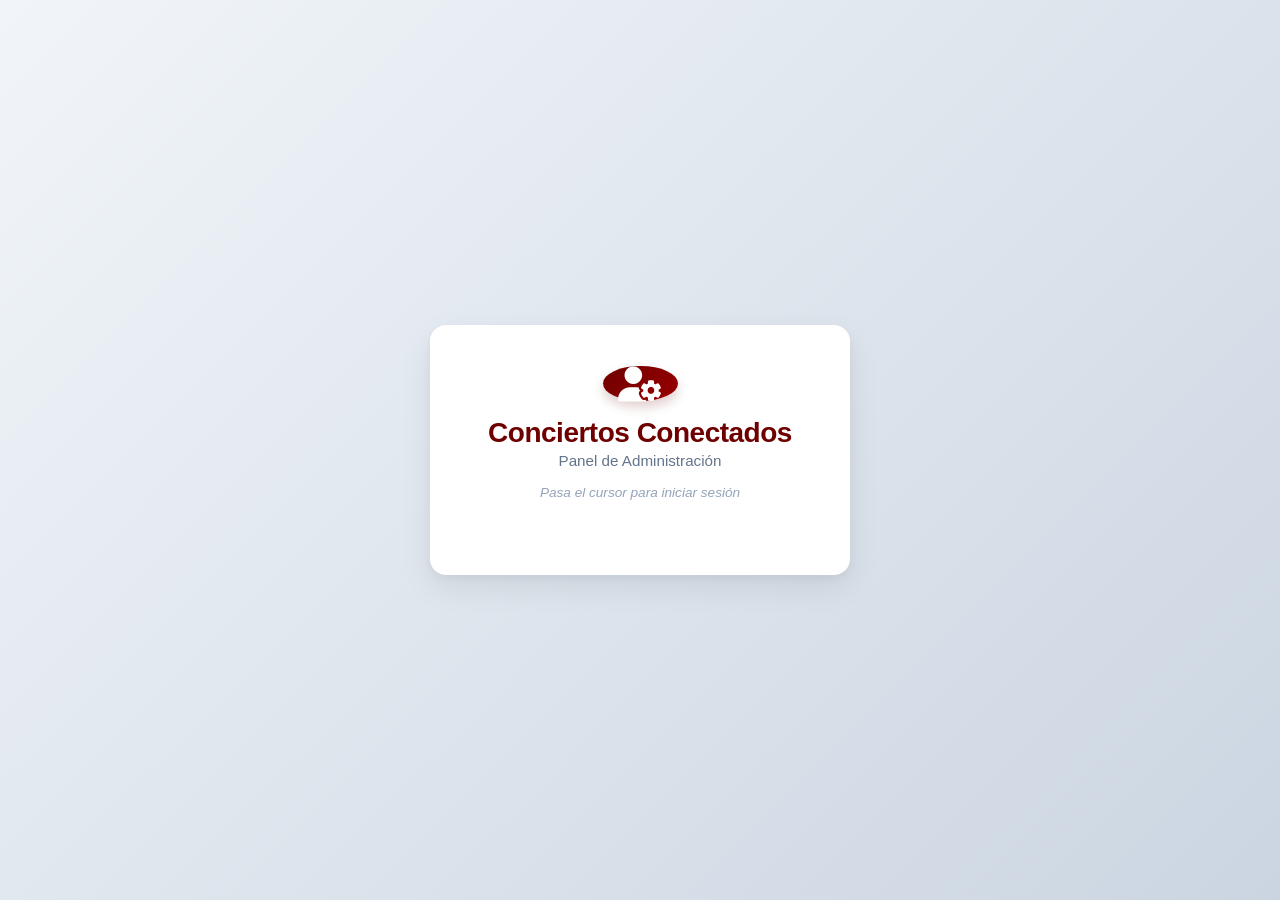
==== commit 331e72be: "Commit Examen" ====
--- a/admin.html
+++ b/admin.html
@@ -33,6 +33,11 @@
                     </li>
                     <li class="menu-item" data-target="ventas">
                         <a href="#ventas"><i class="fa-solid fa-cart-shopping"></i> Ventas</a>
+                    </li>
+
+                    <!--OPCION EN MENU-BUZON SUGERENCIAS EXAMEN-->
+                    <li class="menu-item" data-target="sugerencias">
+                        <a href="#"><i class="fa-solid fa-comments"></i><span>Buzon de Sugerencias</span></a>
                     </li>
                 </ul>
             </nav>
@@ -230,6 +235,29 @@
                 </div>
             </div>
 
+            <!--SECCION DE BUZON DE SUGERENCIAS EXAMEN-->
+            <div id="section-sugerencias" class="dashboard-section visual-hidden">
+                <div class="section-header-actions">
+                    <h3>Buzón de Sugerencias</h3>
+                </div>
+                <div class="card">
+                    <div class="table-responsive">
+                        <table id="table-sugerencias">
+                            <thead>
+                                <tr>
+                                    <th>Fecha</th>
+                                    <th>Nombre</th>
+                                    <th>Email</th>
+                                    <th>Mensaje</th>
+                                </tr>
+                            </thead>
+                            <tbody id="tbody-sugerencias"></tbody>
+                        </table>
+                    </div>
+                </div>
+            </div>
+            <!----------------------------------->
+
         </main>
     </div>
 
@@ -256,6 +284,7 @@
     <script src="JS/store.js"></script>
     <script src="JS/components.js"></script>
     <script src="JS/admin.js"></script>
+    <script src="JS/examen.js"></script>
 </body>
 
 </html>
